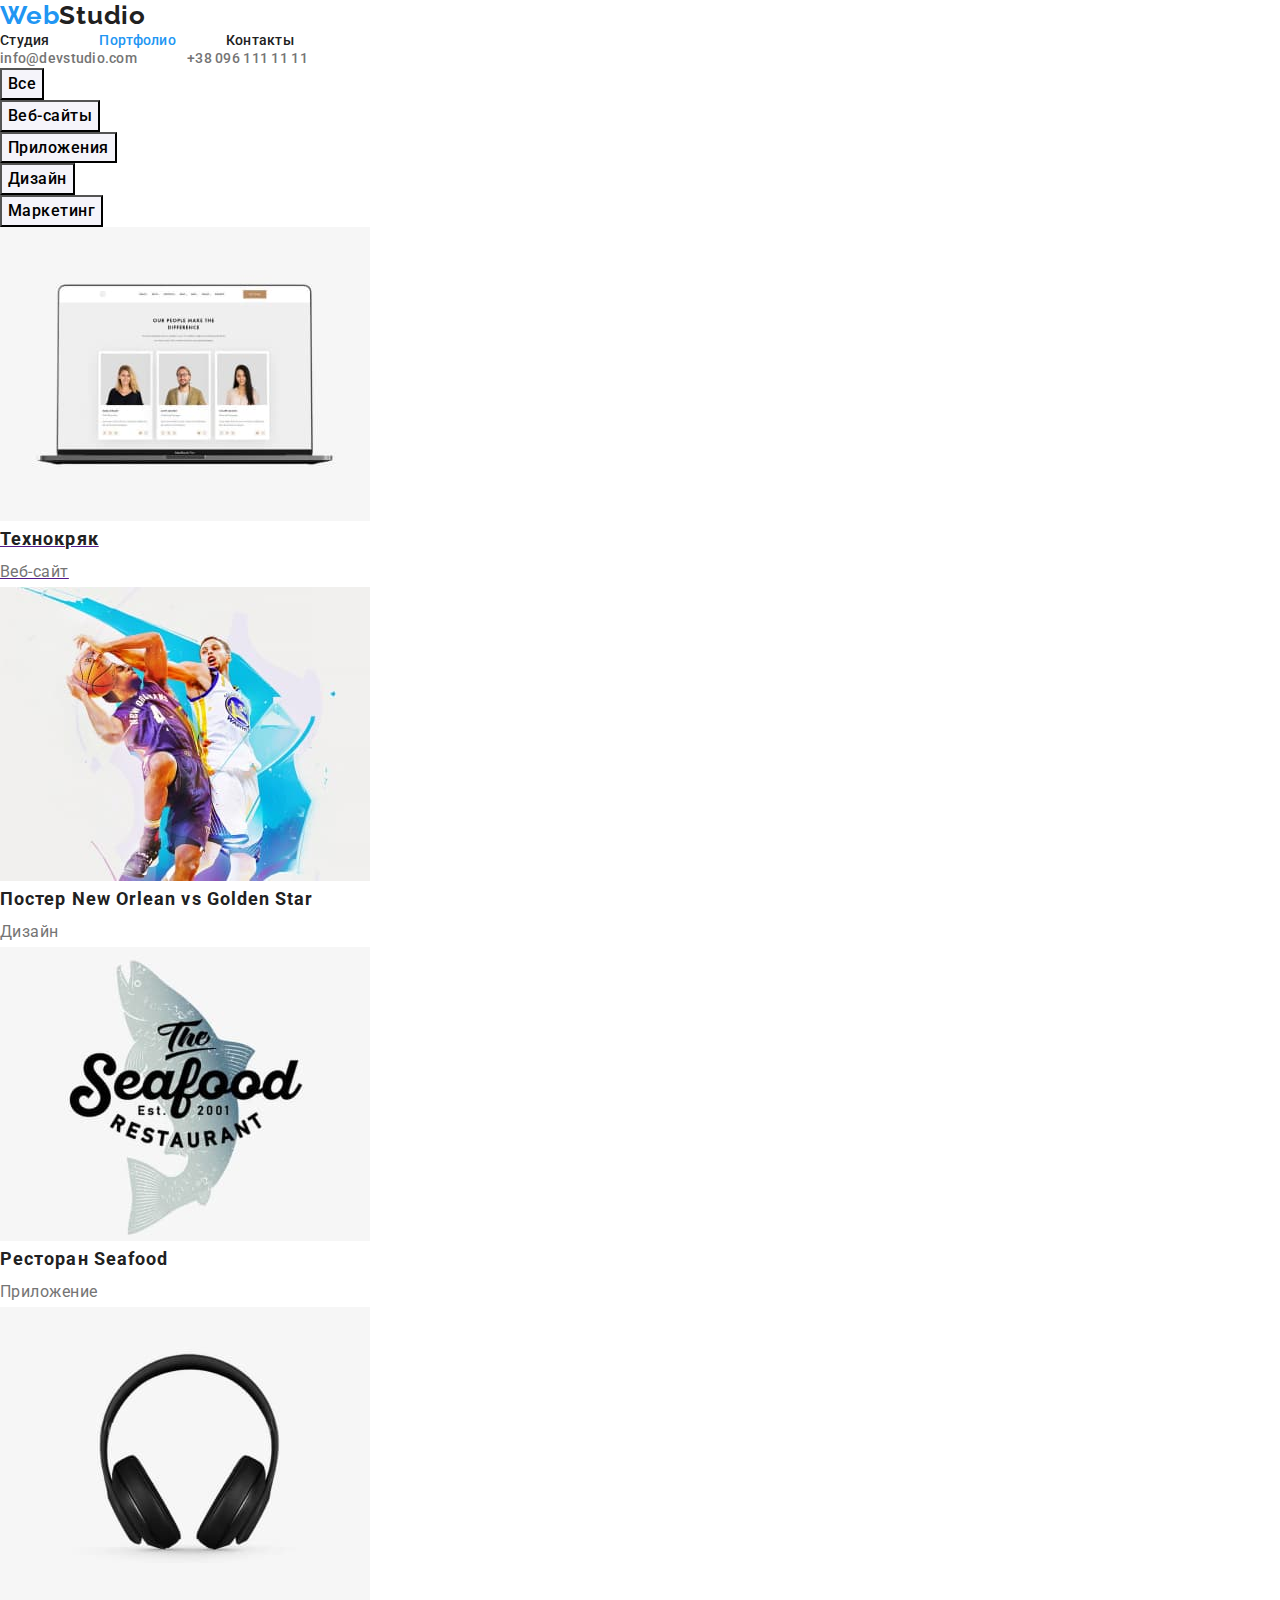
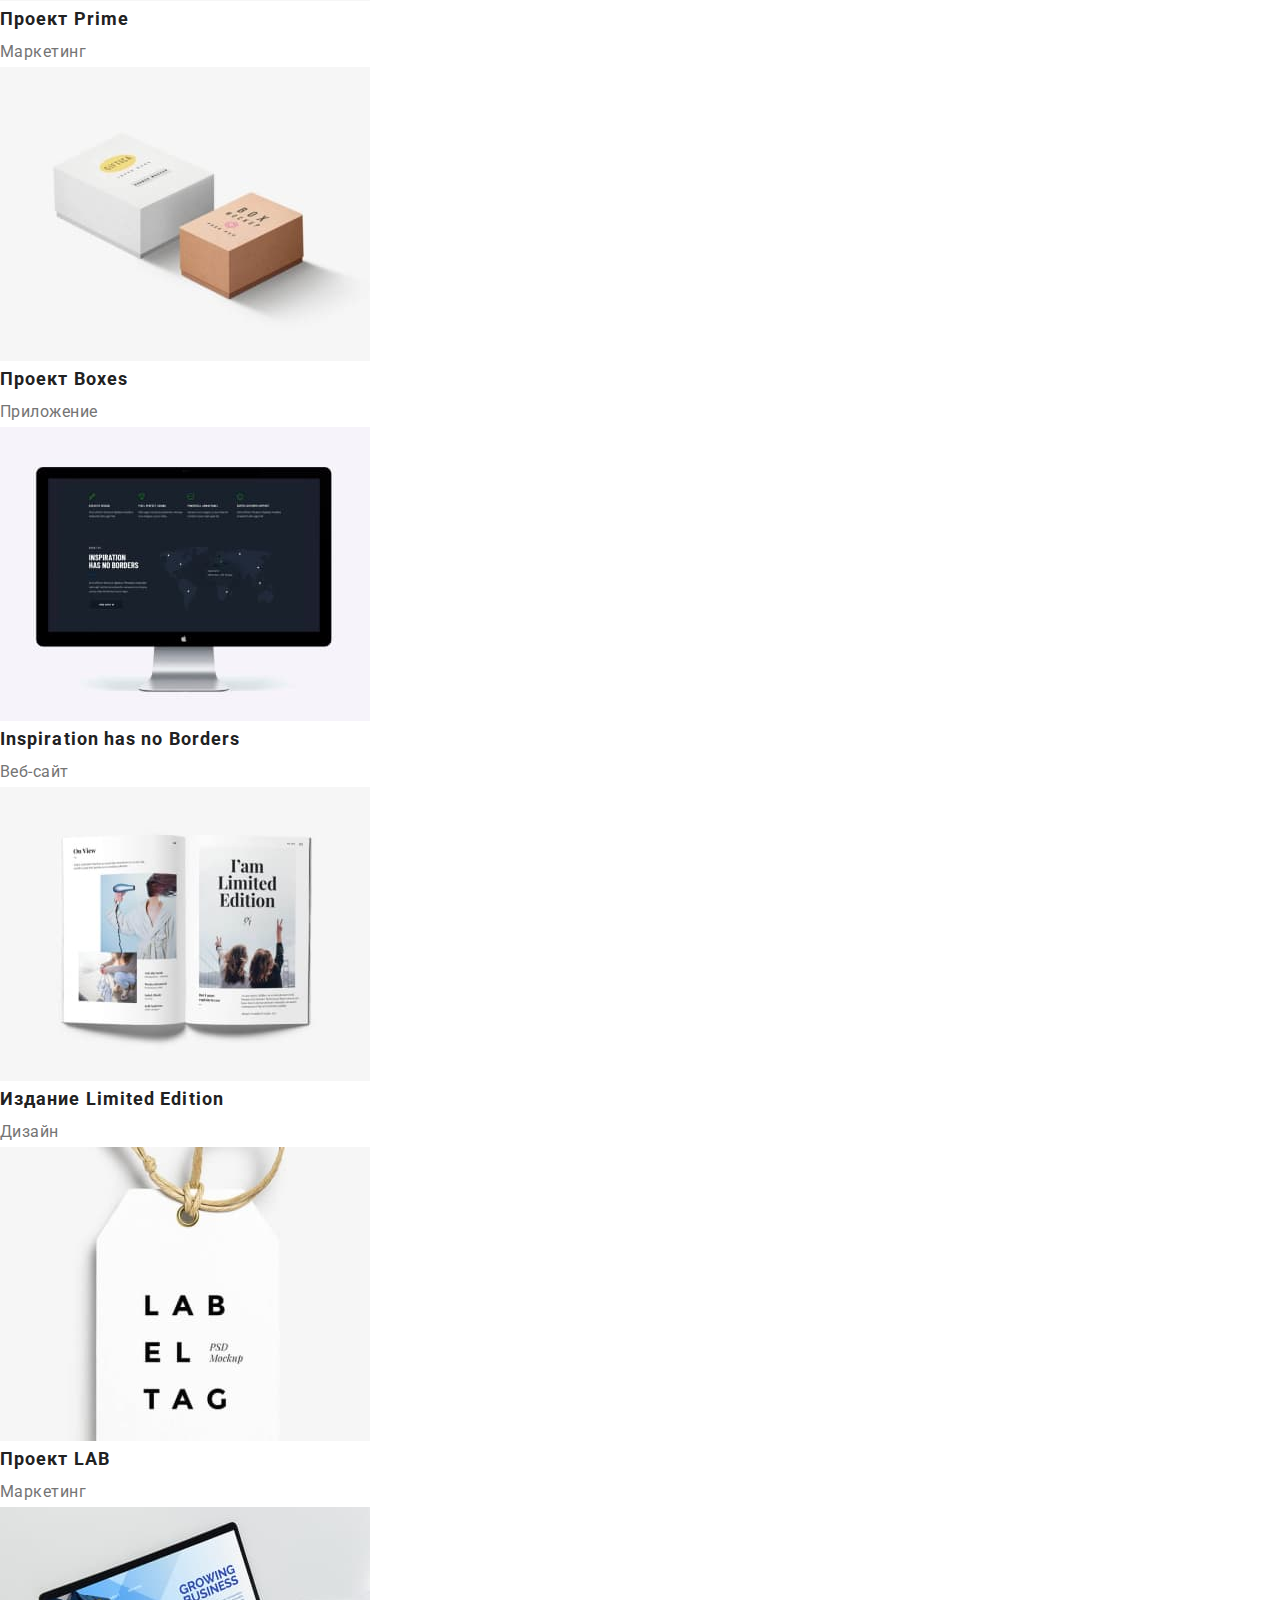
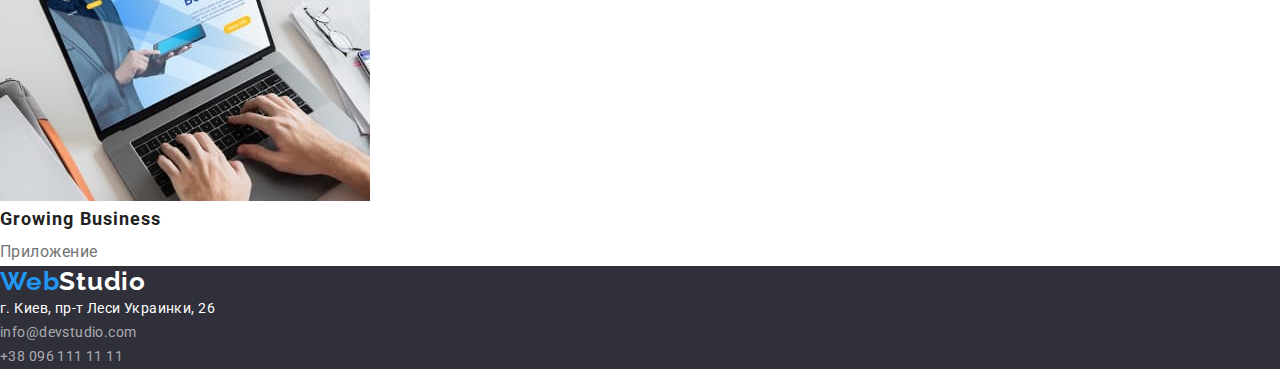
==== portfolio.html @ c509579b "added some containers" ====
<!DOCTYPE html>
<html lang="ru">
  <head>
    <meta charset="UTF-8" />
    <meta http-equiv="X-UA-Compatible" content="IE=edge" />
    <meta name="viewport" content="width=device-width, initial-scale=1.0" />
    <title>Портфолио</title>
    <link rel="stylesheet" href="https://cdnjs.cloudflare.com/ajax/libs/modern-normalize/1.1.0/modern-normalize.min.css">
    <link rel="stylesheet" href="./style/style.css" />
    <link rel="preconnect" href="https://fonts.googleapis.com" />
    <link rel="preconnect" href="https://fonts.gstatic.com" crossorigin />
    <link
      href="https://fonts.googleapis.com/css2?family=Raleway:wght@700&family=Roboto:wght@400;500;700;900&display=swap"
      rel="stylesheet"
    />
  </head>
  <body>
    <!-- Header -->
    <header class="header">
      <a class="header-logo link" href="./index.html"
        ><span class="logo-blue">Web</span
        ><span class="logo-black">Studio</span></a
      >
      <nav class="header-nav">
        <ul class="header-list list">
          <li class="header-item">
            <a href="./index.html" class="header-link link">Студия</a>
          </li>
          <li class="header-item">
            <a href="./portfolio.html" class="header-link link current">Портфолио</a>
          </li>
          <li class="header-item">
            <a href="" class="header-link link">Контакты</a>
          </li>
        </ul>
      </nav>
      <ul class="header-contact-list list">
        <li class="header-contact-mail">
          <a class="header-contact-link link" href="mailto:"
            >info@devstudio.com</a
          >
        </li>
        <li class="header-contact-tel">
          <a class="header-contact-link link" href="tel:+380961111111"
            >+38 096 111 11 11</a
          >
        </li>
      </ul>
    </header>
    <main>
      <!-- Portfolio button section -->
      <section class="portfolio">
        <h1 class="visually-hidden">Фильтр</h1>
        <ul class="portfolio-button-list list">
                    <button class="portfolio-button btn" type="button">Все</button>
          </li>
          <li class="portfolio-button-item">
            <button class="portfolio-button btn" type="button">
              Веб-сайты
            </button>
          </li>
          <li class="portfolio-button-item">
            <button class="portfolio-button btn" type="button">
              Приложения
            </button>
          </li>
          <li class="portfolio-button-item">
            <button class="portfolio-button btn" type="button">Дизайн</button>
          </li>
          <li class="portfolio-button-item">
            <button class="portfolio-button btn" type="button">
              Маркетинг
            </button>
          </li>
        </ul>
      </section>
      <!-- Portfolio photo section -->
      <section>
        <h2 hidden class="portfolio-filter">Фильтр</h2>
        <ul class="portfolio-list list">
          <li class="portfolio-item">
            <a href="">
            <img src="./images/img-portfolio-1.jpg" alt="ноутбук" width="370" />
            <h3 class="portfolio-title">Технокряк</h3>
            <p class="portfolio-text">Веб-сайт</p>
          </a>
          </li>
          <li class="portfolio-item">
            <img
              src="./images/img-portfolio-2.jpg"
              alt="баскетбол"
              width="370"
            />
            <h3 class="portfolio-title">Постер New Orlean vs Golden Star</h3>
            <p class="portfolio-text">Дизайн</p>
          </li>
          <li class="portfolio-item">
            <img
              src="./images/img-portfolio-3.jpg"
              alt="рыбный ресторан"
              width="370"
            />
            <h3 class="portfolio-title">Ресторан Seafood</h3>
            <p class="portfolio-text">Приложение</p>
          </li>
          <li class="portfolio-item">
            <img
              src="./images/img-portfolio-4.jpg"
              alt="наушники"
              width="370"
            />
            <h3 class="portfolio-title">Проект Prime</h3>
            <p class="portfolio-text">Маркетинг</p>
          </li>
          <li class="portfolio-item">
            <img src="./images/img-portfolio-5.jpg" alt="коробки" width="370" />
            <h3 class="portfolio-title">Проект Boxes</h3>
            <p class="portfolio-text">Приложение</p>
          </li>
          <li class="portfolio-item">
            <img src="./images/img-portfolio-6.jpg" alt="монитор" width="370" />
            <h3 class="portfolio-title">Inspiration has no Borders</h3>
            <p class="portfolio-text">Веб-сайт</p>
          </li>
          <li class="portfolio-item">
            <img src="./images/img-portfolio-7.jpg" alt="книга" width="370" />
            <h3 class="portfolio-title">Издание Limited Edition</h3>
            <p class="portfolio-text">Дизайн</p>
          </li>
          <li class="portfolio-item">
            <img src="./images/img-portfolio-8.jpg" alt="бейдж" width="370" />
            <h3 class="portfolio-title">Проект LAB</h3>
            <p class="portfolio-text">Маркетинг</p>
          </li>
          <li class="portfolio-item">
            <img
              src="./images/img-portfolio-9.jpg"
              alt="писание на ноутбуке"
              width="370"
            />
            <h3 class="portfolio-title">Growing Business</h3>
            <p class="portfolio-text">Приложение</p>
          </li>
        </ul>
      </section>
    </main>
    <!-- Footer section -->
    <footer class="footer">
      <a class="footer-logo link" href="./index.html"
        ><span class="logo-blue">Web</span
        ><span class="logo-white">Studio</span></a
      >
      <address class="footer-contact">
        <ul class="footer-contact-list list">
          <li class="footer-contact-adress">
            <a
              class="footer-contact-adress-link link"
              href="https://goo.gl/maps/WrcRyUVtfEpf5qSH7"
              target="_blank"
              rel="noopener noreferrer"
              >г. Киев, пр-т Леси Украинки, 26</a
            >
          </li>
          <li class="footer-contact-mail">
            <a class="footer-contact-link link" href="mailto:"
              >info@devstudio.com</a
            >
          </li>
          <li class="footer-contact-tel">
            <a class="footer-contact-link link" href="tel:+380961111111"
              >+38 096 111 11 11</a
            >
          </li>
        </ul>
      </address>
    </footer>
  </body>
</html>
---- style/style.css ----
h1,
h2,
h3,
h4,
h5,
h6,
p {
  margin-top: 0;
  margin-bottom: 0;
}

ul,
ol {
  margin-top: 0;
  margin-bottom: 0;
  padding-left: 0;
}

img {
  display: block;
}

body {
  font-family: "Roboto", sans-serif;
  color: #212121;
  background-color: #ffffff;
}
.list {
  list-style: none;
}
.link {
  text-decoration: none;
}

.visually-hidden {
  position: absolute;
  white-space: nowrap;
  width: 1px;
  height: 1px;
  overflow: hidden;
  border: 0;
  padding: 0;
  clip: rect(0 0 0 0);
  clip-path: inset(50%);
  margin: -1px;
}

:root {
  --title-color: #212121;
  --text-color: #757575;
  --accent-color: #2196f3;
  --white-color: #ffffff;
}
.btn {
  cursor: pointer;
}
/* Header */

.logo-blue {
  font-family: "Raleway", sans-serif;
  font-style: normal;
  font-weight: 700;
  font-size: 26px;
  line-height: 1.19;
  letter-spacing: 0.03em;
  color: #2196f3;
}
.logo-black {
  font-family: "Raleway", sans-serif;
  font-style: normal;
  font-weight: 700;
  font-size: 26px;
  line-height: 1.19;
  letter-spacing: 0.03em;
  color: #212121;
}

.header-link {
  font-weight: 500;
  font-size: 14px;
  line-height: 1.14;
  letter-spacing: 0.02em;
  color: #212121;
}

.header-link:hover,
.header-link:focus {
  color: var(--accent-color);
}

.header-contact-link {
  font-weight: 500;
  font-size: 14px;
  line-height: 1.14;
  letter-spacing: 0.02em;
  color: var(--text-color);
}
.header-contact-link:hover,
.header-contact-link:focus {
  color: var(--accent-color);
}
.header-list .link.current {
  color: var(--accent-color);
}

/* Main */
.main {
  background: #2f303a;
}

.main-head {
  font-weight: 900;
  font-size: 44px;
  line-height: 1.36;
  text-align: center;
  letter-spacing: 0.06em;
  text-transform: uppercase;
  color: var(--white-color);
}

.main-button {
  font-family: inherit;
  font-weight: 700;
  font-size: 16px;
  line-height: 1.87;
  display: flex;
  align-items: center;
  text-align: center;
  letter-spacing: 0.06em;
  color: #ffffff;
  background-color: #2196f3;
}
.main-button:hover,
.main-button:focus {
  background-color: #188ce8;
}

/* Hero */

.hero-title {
  font-weight: 700;
  font-size: 14px;
  line-height: 1.14;
  letter-spacing: 0.03em;
  text-transform: uppercase;
  color: var(--title-color);
}

.hero-text {
  font-size: 14px;
  line-height: 1.71;
  letter-spacing: 0.03em;
  color: var(--text-color);
}

/* About */
.about-head {
  font-weight: 700;
  font-size: 36px;
  line-height: 1.16;
  text-align: center;
  letter-spacing: 0.03em;
}

/* Masters */
.masters {
  background-color: #f5f4fa;
}

.masters-head {
  font-weight: 700;
  font-size: 36px;
  line-height: 1.16;
  text-align: center;
  letter-spacing: 0.03em;
}

.masters-name-title {
  font-weight: 500;
  font-size: 16px;
  line-height: 1.18;
  text-align: center;
  letter-spacing: 0.03em;
  color: var(--title-color);
}

.masters-speciality-text {
  font-weight: 400;
  font-size: 16px;
  line-height: 1.18;
  text-align: center;
  letter-spacing: 0.03em;
  color: var(--text-color);
}
/* Footer */

.footer {
  background: #2f303a;
}

.logo-white {
  font-family: "Raleway", sans-serif;
  font-style: normal;
  font-weight: 700;
  font-size: 26px;
  line-height: 1.19;
  letter-spacing: 0.03em;
  color: #ffffff;
}

.footer-contact-adress-link {
  font-style: normal;
  font-weight: 400;
  font-size: 14px;
  line-height: 1.71;
  letter-spacing: 0.03em;
  color: var(--white-color);
}
.footer-contact-adress-link:hover,
.footer-contact-adress-link:focus {
  color: var(--accent-color);
}

.footer-contact-link {
  font-style: normal;
  font-weight: 400;
  font-size: 14px;
  line-height: 1.71;
  letter-spacing: 0.03em;
  color: rgba(255, 255, 255, 0.6);
}

.footer-contact-link:hover,
.footer-contact-link:focus {
  color: var(--accent-color);
}
/* Portfolio */

/* Portfolio button section */
.portfolio-button {
  font-family: inherit;
  font-weight: 500;
  font-size: 16px;
  line-height: 1.62;
  text-align: center;
  letter-spacing: 0.03em;
  background-color: #f5f4fa;
}
.portfolio-button:hover,
.portfolio-button:focus {
  background-color: #2196f3;
  color: #ffffff;
  cursor: pointer;
}

/* Portfolio photo section */

.portfolio-title {
  font-weight: 700;
  font-size: 18px;
  line-height: 2;
  letter-spacing: 0.06em;
  color: var(--title-color);
}

.portfolio-text {
  font-size: 16px;
  line-height: 1.87;
  letter-spacing: 0.03em;
  color: var(--text-color);
}

/* Container */

.container {
  width: 1200px;
  padding-left: 15px;
  padding-right: 15px;
  margin-left: auto;
  margin-right: auto;

  border: solid 1px tomato;
}

.header-container {
  display: flex;
  align-items: center;
  padding-top: 32px;
  padding-bottom: 32px;
}
.header-nav {
  display: flex;
  justify-content: space-between;
}
.header-logo {
  margin-right: 93px;
}
.header-list {
  width: 294px;
  display: flex;
  justify-content: space-between;
}
.header-contact-list {
  display: flex;
  margin-left: auto;
}
.header-contact-tel {
  margin-left: 50px;
}
.contacts {
  display: flex;
}
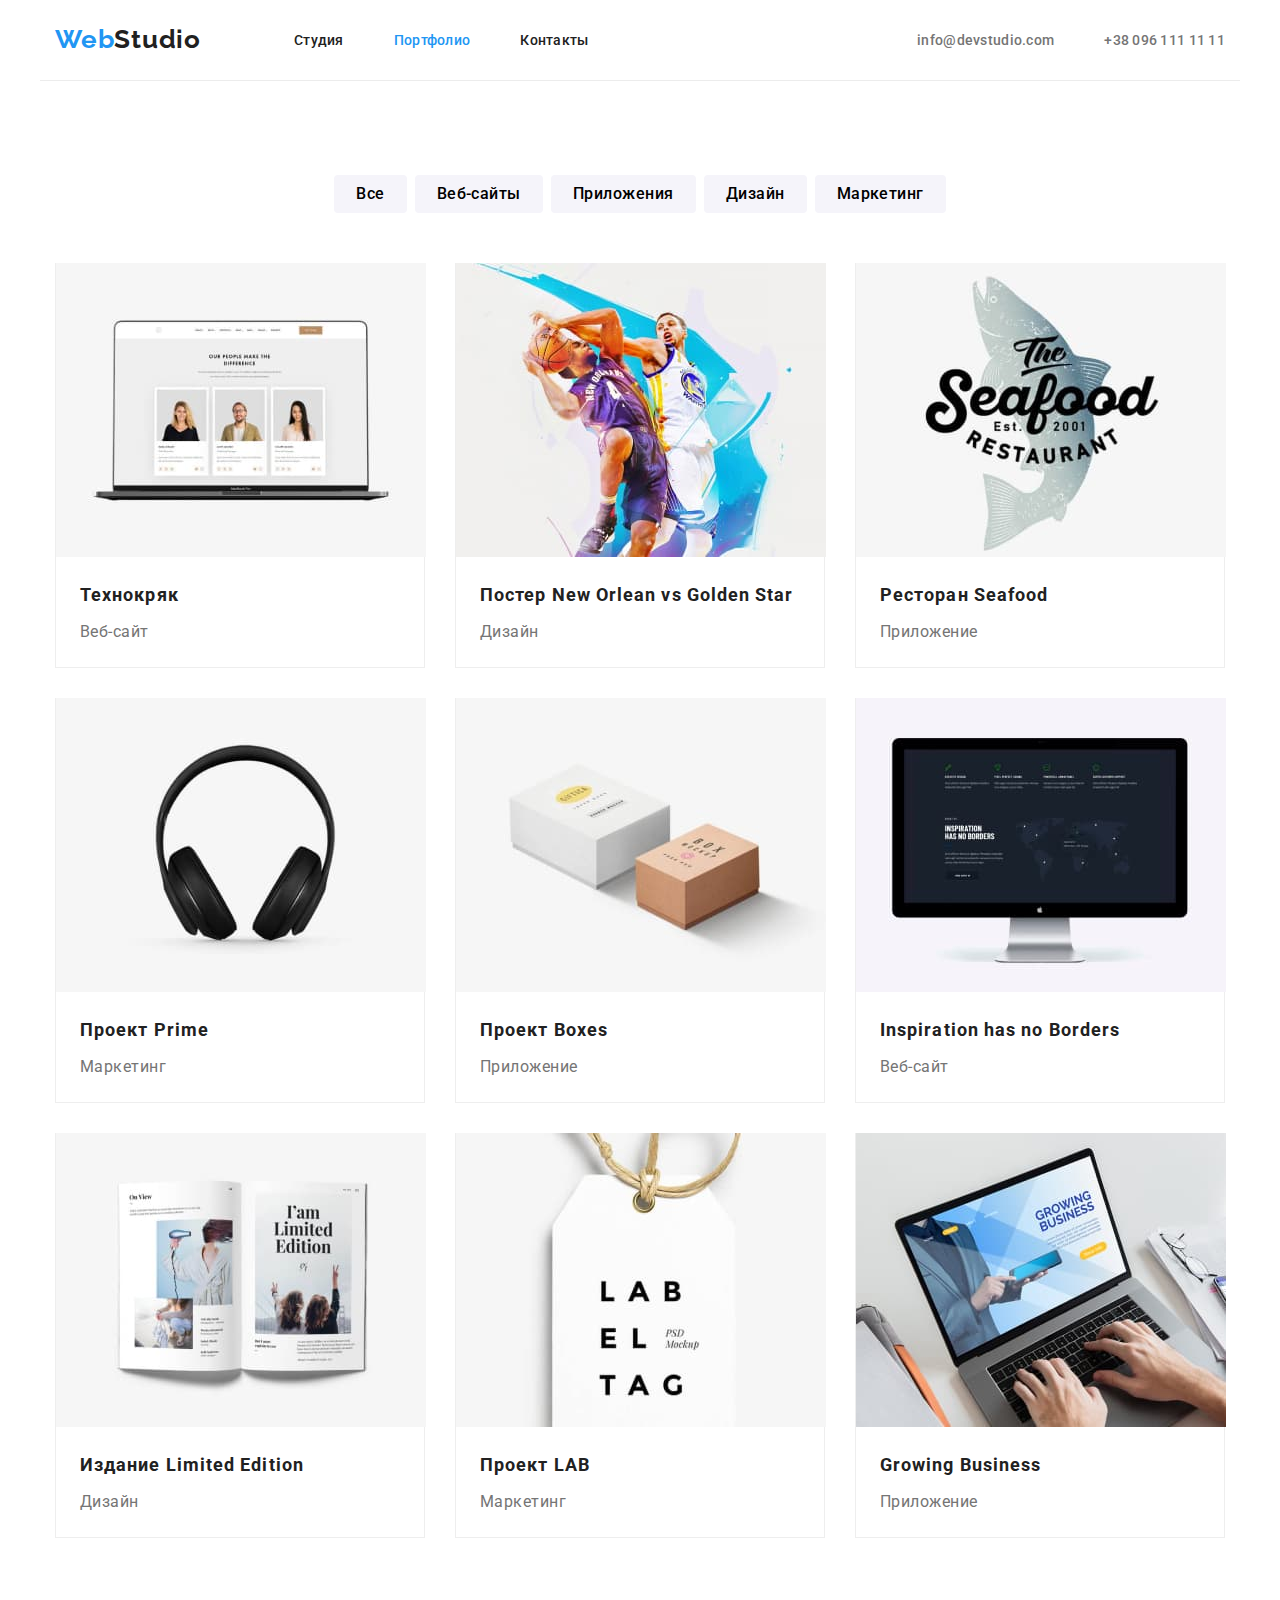
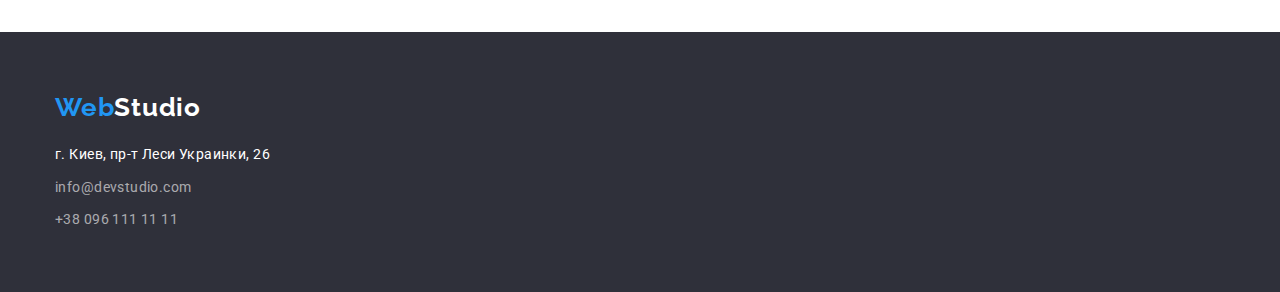
==== commit 3ca121e5: "added lines to all" ====
--- a/portfolio.html
+++ b/portfolio.html
@@ -17,41 +17,47 @@
   <body>
     <!-- Header -->
     <header class="header">
-      <a class="header-logo link" href="./index.html"
-        ><span class="logo-blue">Web</span
-        ><span class="logo-black">Studio</span></a
-      >
-      <nav class="header-nav">
-        <ul class="header-list list">
-          <li class="header-item">
-            <a href="./index.html" class="header-link link">Студия</a>
+      <div class="container header-container">
+        <a class="header-logo link" href="./index.html"
+          ><span class="logo-blue">Web</span
+          ><span class="logo-black">Studio</span></a
+        >
+        <nav class="header-nav">
+          <ul class="header-list list">
+            <li class="header-item">
+              <a href="./index.html" class="header-link link ">Студия</a>
+            </li>
+            <li class="header-item">
+              <a href="./portfolio.html" class="header-link link current">Портфолио</a>
+            </li>
+            <li class="header-item">
+              <a href="" class="header-link link">Контакты</a>
+            </li>
+          </ul>
+        </nav>
+        <ul class="header-contact-list list">
+          <div class="contacts">
+            <li class="header-contact-mail">
+            <a class="header-contact-link link" href="mailto:"
+              >info@devstudio.com</a
+            >
           </li>
-          <li class="header-item">
-            <a href="./portfolio.html" class="header-link link current">Портфолио</a>
-          </li>
-          <li class="header-item">
-            <a href="" class="header-link link">Контакты</a>
+          <li class="header-contact-tel">
+            <a class="header-contact-link link" href="tel:+380961111111"
+              >+38 096 111 11 11</a
+            >
           </li>
         </ul>
-      </nav>
-      <ul class="header-contact-list list">
-        <li class="header-contact-mail">
-          <a class="header-contact-link link" href="mailto:"
-            >info@devstudio.com</a
-          >
-        </li>
-        <li class="header-contact-tel">
-          <a class="header-contact-link link" href="tel:+380961111111"
-            >+38 096 111 11 11</a
-          >
-        </li>
-      </ul>
+    </div>
     </header>
     <main>
       <!-- Portfolio button section -->
-      <section class="portfolio">
-        <h1 class="visually-hidden">Фильтр</h1>
+      <section class="section portfolio">
+        <div class="container">
+          <!-- Filter -->
+          <h1 class="visually-hidden">Фильтр</h1>
         <ul class="portfolio-button-list list">
+          <li class="portfolio-button-item">
                     <button class="portfolio-button btn" type="button">Все</button>
           </li>
           <li class="portfolio-button-item">
@@ -73,17 +79,16 @@
             </button>
           </li>
         </ul>
-      </section>
+      
       <!-- Portfolio photo section -->
-      <section>
+        
         <h2 hidden class="portfolio-filter">Фильтр</h2>
         <ul class="portfolio-list list">
           <li class="portfolio-item">
-            <a href="">
             <img src="./images/img-portfolio-1.jpg" alt="ноутбук" width="370" />
+            <div class="portfolio-card-description">
             <h3 class="portfolio-title">Технокряк</h3>
-            <p class="portfolio-text">Веб-сайт</p>
-          </a>
+            <p class="portfolio-text">Веб-сайт</p></div>
           </li>
           <li class="portfolio-item">
             <img
@@ -91,8 +96,9 @@
               alt="баскетбол"
               width="370"
             />
+            <div class="portfolio-card-description">
             <h3 class="portfolio-title">Постер New Orlean vs Golden Star</h3>
-            <p class="portfolio-text">Дизайн</p>
+            <p class="portfolio-text">Дизайн</p></div>
           </li>
           <li class="portfolio-item">
             <img
@@ -100,8 +106,9 @@
               alt="рыбный ресторан"
               width="370"
             />
+            <div class="portfolio-card-description">
             <h3 class="portfolio-title">Ресторан Seafood</h3>
-            <p class="portfolio-text">Приложение</p>
+            <p class="portfolio-text">Приложение</p></div>
           </li>
           <li class="portfolio-item">
             <img
@@ -109,70 +116,79 @@
               alt="наушники"
               width="370"
             />
+            <div class="portfolio-card-description">
             <h3 class="portfolio-title">Проект Prime</h3>
-            <p class="portfolio-text">Маркетинг</p>
+            <p class="portfolio-text">Маркетинг</p></div>
           </li>
           <li class="portfolio-item">
             <img src="./images/img-portfolio-5.jpg" alt="коробки" width="370" />
+            <div class="portfolio-card-description">
             <h3 class="portfolio-title">Проект Boxes</h3>
-            <p class="portfolio-text">Приложение</p>
+            <p class="portfolio-text">Приложение</p></div>
           </li>
           <li class="portfolio-item">
             <img src="./images/img-portfolio-6.jpg" alt="монитор" width="370" />
+            <div class="portfolio-card-description">
             <h3 class="portfolio-title">Inspiration has no Borders</h3>
-            <p class="portfolio-text">Веб-сайт</p>
+            <p class="portfolio-text">Веб-сайт</p></div>
           </li>
           <li class="portfolio-item">
             <img src="./images/img-portfolio-7.jpg" alt="книга" width="370" />
+            <div class="portfolio-card-description">
             <h3 class="portfolio-title">Издание Limited Edition</h3>
-            <p class="portfolio-text">Дизайн</p>
+            <p class="portfolio-text">Дизайн</p></div>
           </li>
           <li class="portfolio-item">
             <img src="./images/img-portfolio-8.jpg" alt="бейдж" width="370" />
+            <div class="portfolio-card-description">
             <h3 class="portfolio-title">Проект LAB</h3>
-            <p class="portfolio-text">Маркетинг</p>
+            <p class="portfolio-text">Маркетинг</p></div>
           </li>
           <li class="portfolio-item">
             <img
               src="./images/img-portfolio-9.jpg"
               alt="писание на ноутбуке"
               width="370"
-            />
+            /><div class="portfolio-card-description">
             <h3 class="portfolio-title">Growing Business</h3>
-            <p class="portfolio-text">Приложение</p>
+            <p class="portfolio-text">Приложение</p></div>
           </li>
         </ul>
+      </div>
       </section>
     </main>
     <!-- Footer section -->
-    <footer class="footer">
-      <a class="footer-logo link" href="./index.html"
-        ><span class="logo-blue">Web</span
-        ><span class="logo-white">Studio</span></a
-      >
-      <address class="footer-contact">
-        <ul class="footer-contact-list list">
-          <li class="footer-contact-adress">
-            <a
-              class="footer-contact-adress-link link"
-              href="https://goo.gl/maps/WrcRyUVtfEpf5qSH7"
-              target="_blank"
-              rel="noopener noreferrer"
-              >г. Киев, пр-т Леси Украинки, 26</a
-            >
-          </li>
-          <li class="footer-contact-mail">
-            <a class="footer-contact-link link" href="mailto:"
-              >info@devstudio.com</a
-            >
-          </li>
-          <li class="footer-contact-tel">
-            <a class="footer-contact-link link" href="tel:+380961111111"
-              >+38 096 111 11 11</a
-            >
-          </li>
-        </ul>
-      </address>
+    <footer class="section footer">
+      <div class="container">
+        <a class="footer-logo link" href="./index.html"
+          ><span class="logo-blue">Web</span
+          ><span class="logo-white">Studio</span></a
+        >
+        <address class="footer-contact">
+        
+          <ul class="footer-contact-list list">
+            <li class="footer-contact-adress">
+              <a
+                class="footer-contact-adress-link link"
+                href="https://goo.gl/maps/WrcRyUVtfEpf5qSH7"
+                target="_blank"
+                rel="noopener noreferrer"
+                >г. Киев, пр-т Леси Украинки, 26</a
+              >
+            </li>
+            <li class="footer-contact-mail">
+              <a class="footer-contact-link link" href="mailto:"
+                >info@devstudio.com</a
+              >
+            </li>
+            <li class="footer-contact-tel">
+              <a class="footer-contact-link link" href="tel:+380961111111"
+                >+38 096 111 11 11</a
+              >
+            </li>
+          </ul>
+        </address>
+      </div>
     </footer>
   </body>
 </html>
--- a/style/style.css
+++ b/style/style.css
@@ -1,3 +1,13 @@
+html {
+  box-sizing: border-box;
+}
+
+*,
+*::before,
+*::after {
+  box-sizing: border-box;
+}
+
 h1,
 h2,
 h3,
@@ -27,6 +37,9 @@
 }
 .list {
   list-style: none;
+  margin-top: 0;
+  margin-bottom: 0;
+  padding-left: 0;
 }
 .link {
   text-decoration: none;
@@ -272,35 +285,46 @@
 
 /* Container */
 
+.section {
+  padding-top: 94px;
+  padding-bottom: 94px;
+  /* outline: 2px solid tomato; */
+}
+
 .container {
   width: 1200px;
   padding-left: 15px;
   padding-right: 15px;
   margin-left: auto;
   margin-right: auto;
-
-  border: solid 1px tomato;
-}
-
+  /* outline: solid 1px tomato; */
+}
+/* header */
 .header-container {
   display: flex;
   align-items: center;
-  padding-top: 32px;
-  padding-bottom: 32px;
+  border-bottom: solid 1px #ececec;
 }
 .header-nav {
+  display: block;
   display: flex;
   justify-content: space-between;
 }
 .header-logo {
+  padding-top: 24px;
+  padding-bottom: 25px;
+  display: block;
   margin-right: 93px;
 }
 .header-list {
   width: 294px;
   display: flex;
-  justify-content: space-between;
+}
+.header-item:not(:last-child) {
+  margin-right: 50px;
 }
 .header-contact-list {
+  display: block;
   display: flex;
   margin-left: auto;
 }
@@ -310,3 +334,156 @@
 .contacts {
   display: flex;
 }
+/* main */
+.main {
+  padding-top: 200px;
+  padding-bottom: 200px;
+}
+
+.main-head {
+  margin-bottom: 30px;
+}
+.main-button {
+  min-width: 200px;
+  /* height: 50px; */
+  margin-left: auto;
+  margin-right: auto;
+  padding: 10px 32px;
+  box-shadow: 0px 4px 4px rgba(0, 0, 0, 0.15);
+  border-radius: 4px;
+  border: 0;
+}
+/* hero */
+.hero-list {
+  display: flex;
+  padding-left: 0;
+  padding-right: 0;
+}
+.hero-item {
+  width: 270px;
+  padding-left: 0;
+  padding-right: 0;
+}
+.hero-item:not(:first-child) {
+  margin-left: 30px;
+}
+
+.hero-title {
+  margin-bottom: 10px;
+}
+/* about */
+.about {
+  padding-top: 0;
+}
+
+.about-head {
+  padding-top: 0;
+  text-align: center;
+  margin-bottom: 50px;
+}
+.about-list {
+  display: flex;
+}
+.about-item:not(:last-child) {
+  margin-right: 30px;
+}
+/* masters */
+.masters-head {
+  text-align: center;
+  margin-bottom: 50px;
+}
+.masters-list {
+  display: flex;
+  flex-wrap: wrap;
+}
+.masters-item:not(:last-child) {
+  margin-right: 30px;
+}
+.masters-item {
+  width: 270px;
+  box-shadow: 0px 1px 3px rgba(0, 0, 0, 0.12), 0px 1px 1px rgba(0, 0, 0, 0.14),
+    0px 2px 1px rgba(0, 0, 0, 0.2);
+  border-radius: 0px 0px 4px 4px;
+  background-color: var(--white-color);
+}
+.masters-descrtiption {
+  padding-top: 30px;
+  padding-bottom: 30px;
+}
+.masters-name-title {
+  margin-bottom: 10px;
+}
+/* footer */
+.footer {
+  padding-top: 60px;
+  padding-bottom: 60px;
+}
+
+.footer-contact-adress {
+  margin-top: 20px;
+}
+.footer-contact-mail {
+  margin-top: 9px;
+}
+.footer-contact-tel {
+  margin-top: 9px;
+}
+
+/* portfolio */
+
+.portfolio-button-list {
+  margin-bottom: 50px;
+  display: flex;
+  justify-content: center;
+}
+.portfolio-button-item:not(:last-child) {
+  margin-right: 8px;
+}
+.portfolio-button {
+  height: 38px;
+  padding: 6px 22px;
+  background: #f5f4fa;
+  border-radius: 4px;
+  border: 0;
+  font-family: inherit;
+  font-weight: 500;
+  font-size: 16px;
+  line-height: 1.62;
+  text-align: center;
+  letter-spacing: 0.03em;
+
+  /* portfolio cards */
+}
+.portfolio-list {
+  flex-wrap: wrap;
+  display: flex;
+}
+.portfolio-item {
+  width: 370px;
+  margin-right: 30px;
+  margin-bottom: 30px;
+  border-left: 1px solid #eeeeee;
+  border-bottom: 1px solid #eeeeee;
+  border-right: 1px solid #eeeeee;
+}
+
+.portfolio-item:nth-child(3n) {
+  margin-right: 0;
+}
+.portfolio-item:nth-last-child(-n + 3) {
+  margin-bottom: 0;
+}
+.portfolio-card-description {
+  padding-top: 20px;
+  padding-bottom: 20px;
+  padding-left: 24px;
+  padding-right: 24px;
+}
+.portfolio-title {
+  margin-top: 0;
+  margin-bottom: 4px;
+}
+.portfolio-text {
+  margin-top: 0;
+  margin-bottom: 0;
+}
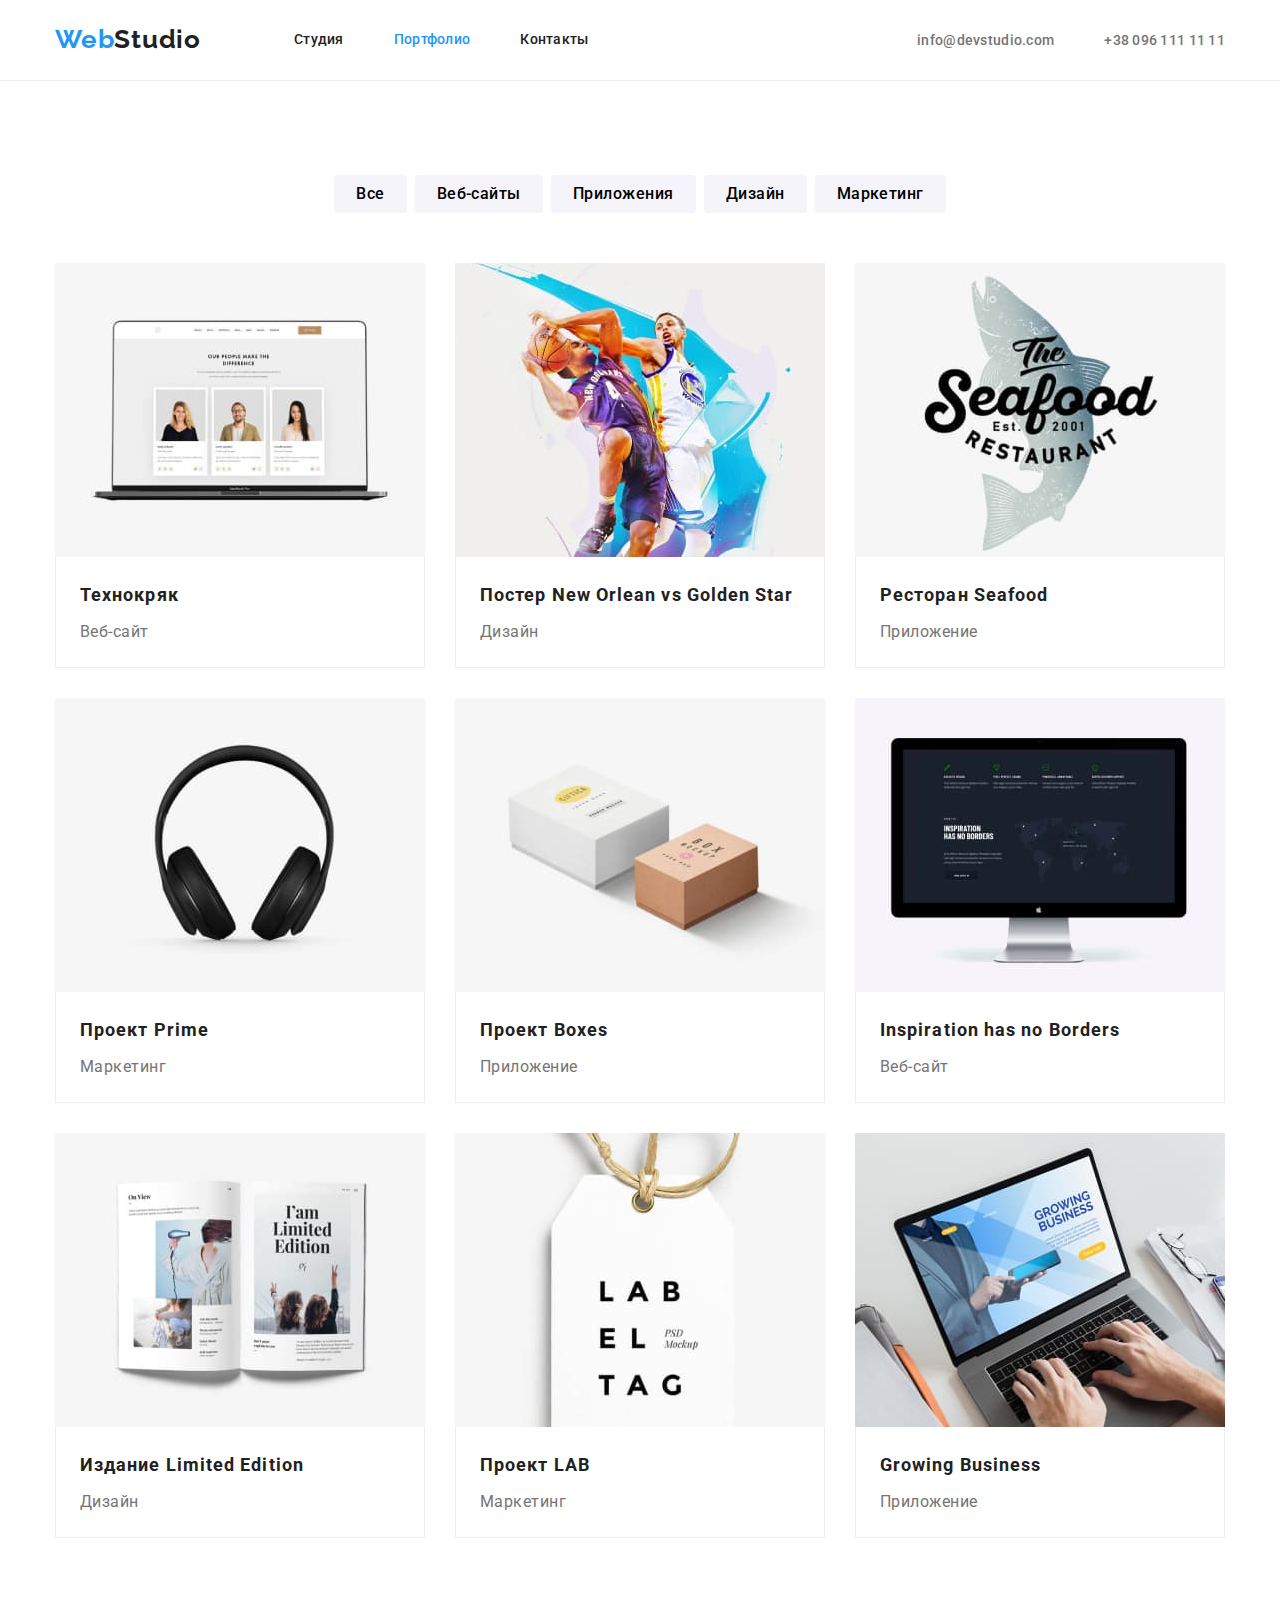
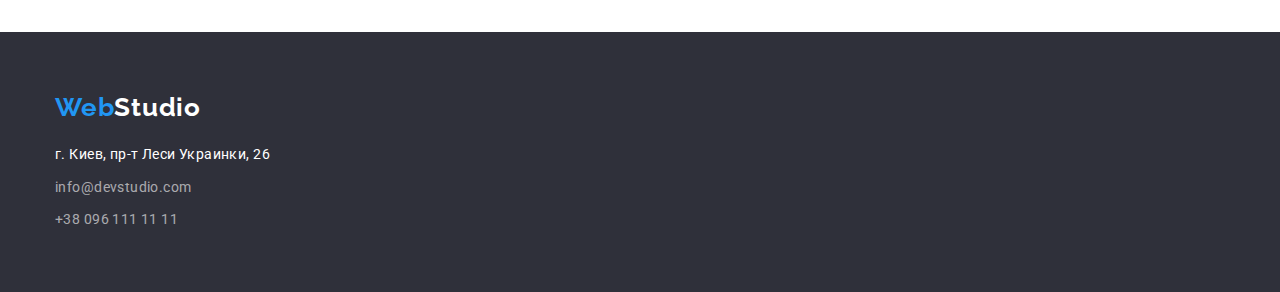
==== commit a91ed424: "fixes after check" ====
--- a/portfolio.html
+++ b/portfolio.html
@@ -25,7 +25,7 @@
         <nav class="header-nav">
           <ul class="header-list list">
             <li class="header-item">
-              <a href="./index.html" class="header-link link ">Студия</a>
+              <a href="./index.html" class="header-link link">Студия</a>
             </li>
             <li class="header-item">
               <a href="./portfolio.html" class="header-link link current">Портфолио</a>
@@ -36,7 +36,7 @@
           </ul>
         </nav>
         <ul class="header-contact-list list">
-          <div class="contacts">
+          
             <li class="header-contact-mail">
             <a class="header-contact-link link" href="mailto:"
               >info@devstudio.com</a
@@ -48,7 +48,7 @@
             >
           </li>
         </ul>
-    </div>
+    
     </header>
     <main>
       <!-- Portfolio button section -->
--- a/style/style.css
+++ b/style/style.css
@@ -300,10 +300,12 @@
   /* outline: solid 1px tomato; */
 }
 /* header */
+.header {
+  border-bottom: solid 1px #ececec;
+}
 .header-container {
   display: flex;
   align-items: center;
-  border-bottom: solid 1px #ececec;
 }
 .header-nav {
   display: block;
@@ -317,23 +319,27 @@
   margin-right: 93px;
 }
 .header-list {
+  display: block;
   width: 294px;
   display: flex;
 }
+.header-link {
+  display: block;
+  padding-top: 32px;
+  padding-bottom: 32px;
+}
+
 .header-item:not(:last-child) {
   margin-right: 50px;
 }
 .header-contact-list {
-  display: block;
   display: flex;
   margin-left: auto;
 }
 .header-contact-tel {
   margin-left: 50px;
 }
-.contacts {
-  display: flex;
-}
+
 /* main */
 .main {
   padding-top: 200px;
@@ -341,7 +347,10 @@
 }
 
 .main-head {
+  margin-left: auto;
+  margin-right: auto;
   margin-bottom: 30px;
+  max-width: 696px;
 }
 .main-button {
   min-width: 200px;
@@ -419,7 +428,7 @@
   padding-bottom: 60px;
 }
 
-.footer-contact-adress {
+.footer-contact {
   margin-top: 20px;
 }
 .footer-contact-mail {
@@ -462,9 +471,6 @@
   width: 370px;
   margin-right: 30px;
   margin-bottom: 30px;
-  border-left: 1px solid #eeeeee;
-  border-bottom: 1px solid #eeeeee;
-  border-right: 1px solid #eeeeee;
 }
 
 .portfolio-item:nth-child(3n) {
@@ -478,6 +484,9 @@
   padding-bottom: 20px;
   padding-left: 24px;
   padding-right: 24px;
+  border-left: 1px solid #eeeeee;
+  border-bottom: 1px solid #eeeeee;
+  border-right: 1px solid #eeeeee;
 }
 .portfolio-title {
   margin-top: 0;
